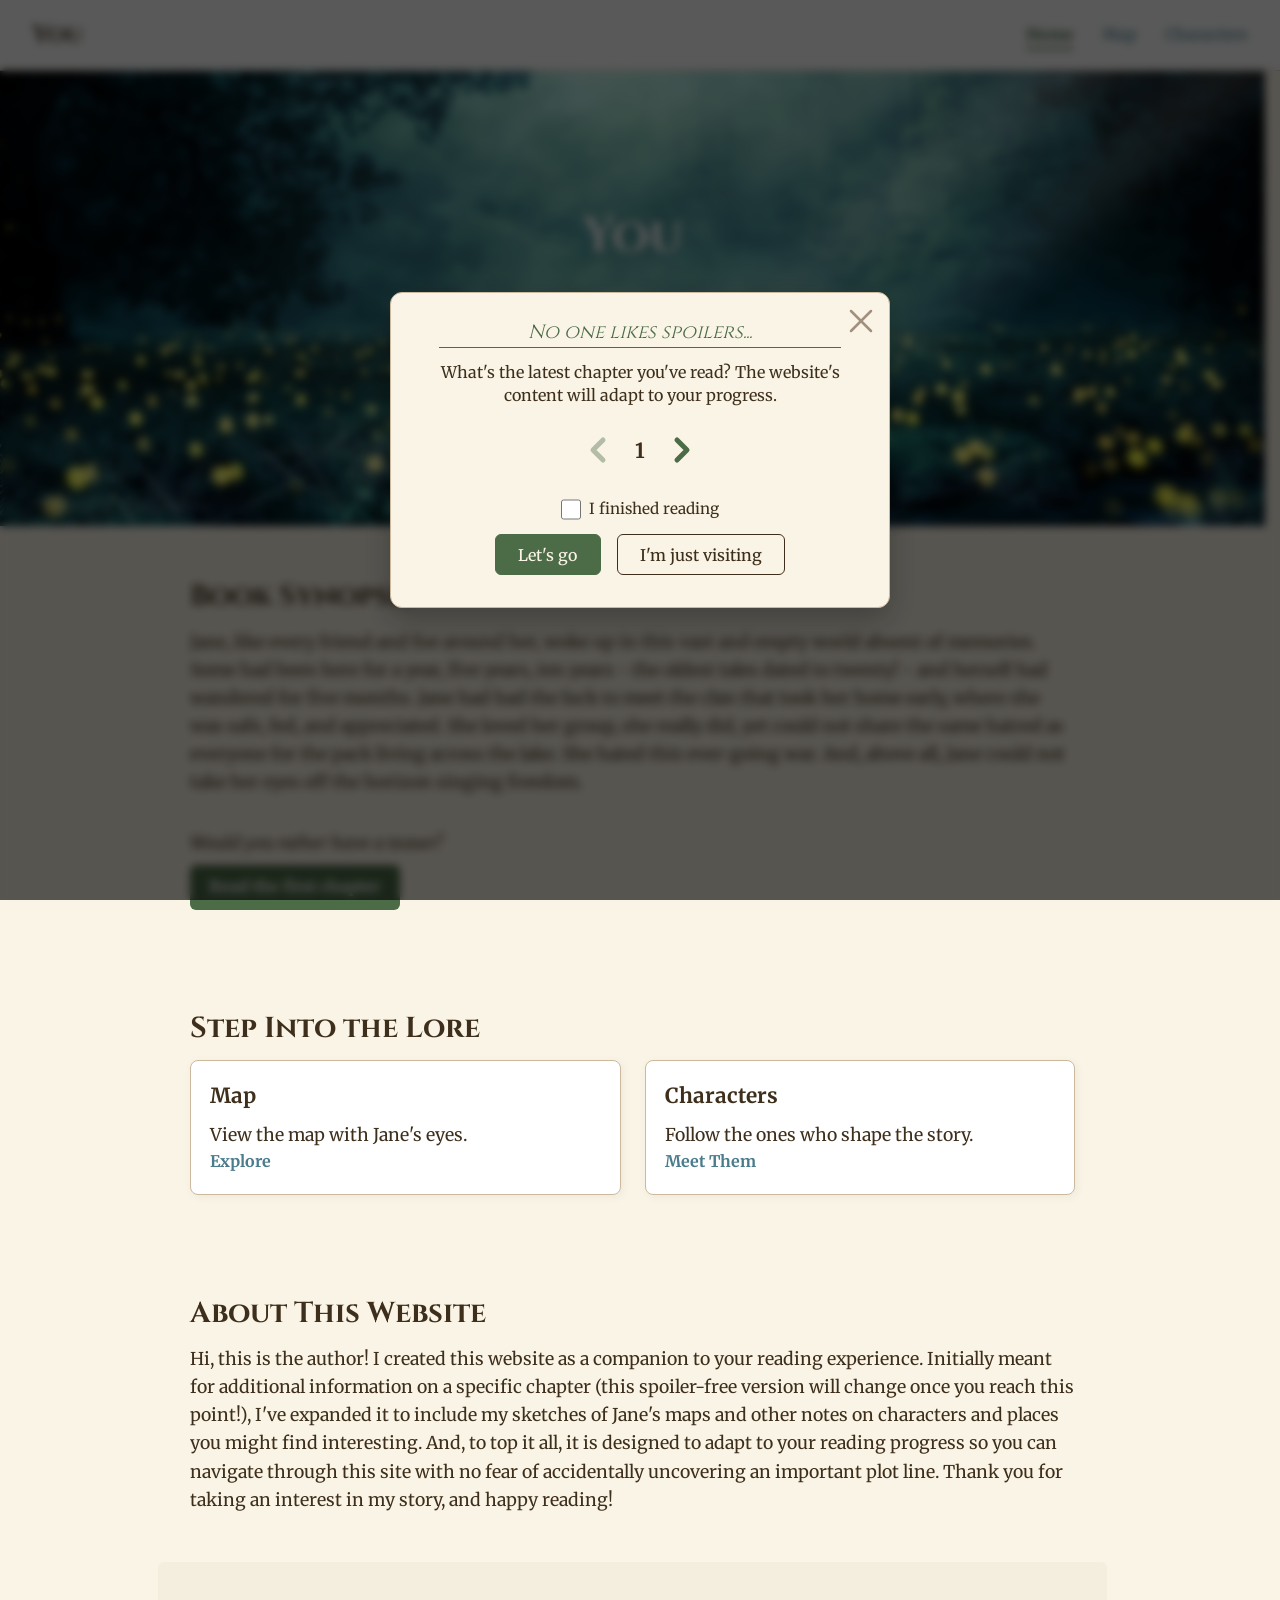
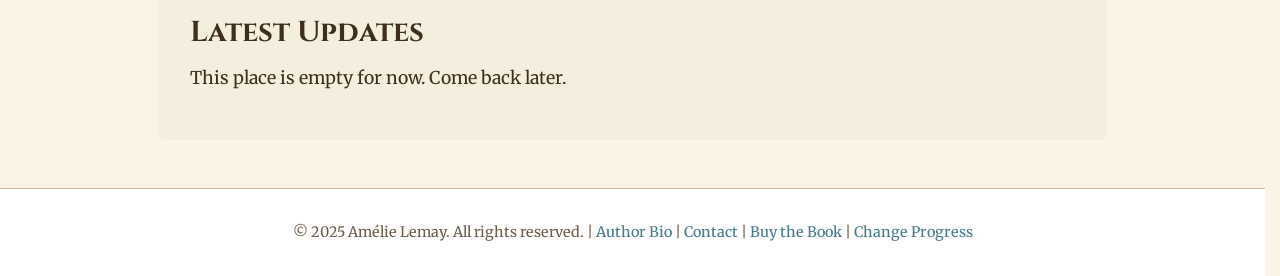
==== index.html @ 80c1730e "Refactor links in a class" ====
<!DOCTYPE html>
<html lang="en">

<head>
    <meta charset="UTF-8">
    <meta name="viewport" content="width=device-width, initial-scale=1.0">
    <title>You</title>
    <link href="https://fonts.googleapis.com/css2?family=Cinzel:wght@600&family=Merriweather&display=swap"
        rel="stylesheet">
    <link rel="stylesheet" href="/css/shared.css">
    <link rel="stylesheet" href="/css/home.css">
    <script type="module" src="/js/shared.js"></script>
    <script type="module" src="/js/home.js"></script>
</head>

<body>
    <header></header>

    <section class="chapter-update"></section>

    <main>
        <section class="hero">
            <img src="/img/home-temp.jpg" alt="First Chapter Artwork" class="hero-bg" loading="eager">
            <h1>You</h1>
            <p>Dive into the world undefiled of humans' memories</p>
            <a href="map.html" class="button">Explore the map</a>
        </section>

        <section class="section">
            <h2>Book Synopsis</h2>
            <p>Jane, like every friend and foe around her, woke up in this vast and
                empty world absent of memories. Some had been here for a year, five
                years, ten years - the oldest tales dated to twenty! - and herself had
                wandered for five months. Jane had had the luck to meet the clan that
                took her home early, where she was safe, fed, and appreciated. She loved
                her group, she really did, yet could not share the same hatred as
                everyone for the pack living across the lake. She hated this ever-going
                war. And, above all, Jane could not take her eyes off the horizon singing
                freedom.</p>
            <p class="tip">Would you rather have a teaser?</p>
            <a href="content/you_chapter1.pdf" class="button" target="_blank">Read the first chapter</a>
        </section>

        <section class="section">
            <h2>Step Into the Lore</h2>
            <div class="cards cards--row">
                <div class="card">
                    <div class="card-content">
                        <h3>Map</h3>
                        <p>View the map with Jane's eyes.</p>
                    </div>
                    <a href="map.html" class="link">Explore</a>
                </div>
                <div class="card ch-7 hidden">
                    <div class="card-content">
                        <h3>Translation</h3>
                        <p>Bonjour in the book, hello on this page.</p>
                    </div>
                    <a href="translation.html" class="link">Read Here</a>
                </div>
                <div class="card">
                    <div class="card-content">
                        <h3>Characters</h3>
                        <p>Follow the ones who shape the story.</p>
                    </div>
                    <a href="characters.html" class="link">Meet Them</a>
                </div>
            </div>
        </section>

        <section class="section">
            <h2>About This Website</h2>
            <p>Hi, this is the author! I created this website as a companion to your
                reading experience. Initially meant for <span class="remove-on-7 hidden">additional
                information on a specific chapter (this spoiler-free version will change
                once you reach this point!)</span><span class="ch-7 hidden">a translation of
                French dialogues for non-speakers of the language</span>, I've expanded
                it to include my sketches of Jane's maps and other notes on characters
                and places you might find interesting. And, to top it all, it is
                designed to adapt to your reading progress so you can navigate through
                this site with no fear of accidentally uncovering an important plot
                line. Thank you for taking an interest in my story, and happy reading!</p>
        </section>

        <section class="section section--updates">
            <h2>Latest Updates</h2>
            <p>This place is empty for now. Come back later.</p>
            <!-- Example of updates
                <ul>
                    <li>📢 Volume II coming Winter 2025!</li>
                    <li>🗺️ Map updated with new region: The Glade of Echoes</li>
                    <li>🎨 Fan art contest open until June 30</li>
                </ul> -->
        </section>
    </main>

    <footer></footer>

    <a class="back-to-top"></a>

    <template id="progress-modal-template"></template>
</body>

</html>
---- css/shared.css ----
/* ====================================
   Theme Variables
==================================== */
:root {
    --bg: #FAF4E6;
    --text: #3E2F1C;
    --accent: #4C6B47;
    --link: #4A7C8C;
    --border: #CBB89D;
}

/* ====================================
   Global Reset & Base
==================================== */
* {
    margin: 0;
    padding: 0;
    box-sizing: border-box;
}

html {
    font-size: 100%;
    scroll-behavior: smooth;
    scrollbar-gutter: stable;
}

@supports not (scrollbar-gutter: stable) {
    html {
        overflow-y: scroll;
    }
}

html, body {
    height: 100%;
    margin: 0;
}

body {
    font-family: 'Merriweather', serif;
    background-color: var(--bg);
    color: var(--text);
    line-height: 1.6;
    display: flex;
    flex-direction: column;
    min-height: 100vh;
}

main {
    flex: 1;
    padding-top: 5rem; /* approximate header height for backup */
}

header,
aside,
.card,
.translation-block,
footer {
    background: white;
}

.hidden {
    display: none !important;
}

.link:focus-visible,
button:focus-visible {
    outline: 2px solid var(--accent);
    outline-offset: 3px;
}

/* ====================================
   Header & Navigation
==================================== */
header {
    border-bottom: 1px solid var(--border);
    padding: 1rem 2rem;
    display: flex;
    justify-content: space-between;
    align-items: center;
    position: fixed;
    top: 0;
    width: 100%;
    z-index: 100;
}

header h1 {
    font-family: 'Cinzel', serif;
    font-size: 1.5rem;
}

header h1 a {
    color: inherit;
    text-decoration: none;
}

.link {
    transition: color 0.3s ease;
    text-decoration: none;
    color: var(--link);
    cursor: pointer;
}

.link {
    position: relative;
    font-weight: 500;
}

.link::after {
    content: "";
    position: absolute;
    left: 0;
    bottom: -3px;
    height: 2px;
    width: 100%;
    background-color: var(--accent);
    transform: scaleX(0);
    transform-origin: center;
    transition: transform 0.5s ease;
}

.link:hover::after {
    transform: scaleX(1);
}

nav .link {
    margin-left: 1.5rem;
}

.link:hover,
.translation strong,
.chapter-update a:hover {
    color: var(--accent);
}

nav .link[aria-current="page"] {
    color: var(--accent);
    font-weight: bold;
    border-bottom: 2px solid var(--accent);
    padding-bottom: 0.2rem;
}

nav .link[aria-current="page"]::after {
    display: none;
}

/* ====================================
   Back to Top Button
==================================== */
.back-to-top {
    position: fixed;
    bottom: 2.5rem;
    right: 2rem;
    width: 2.7rem;
    height: 2.7rem;
    background: transparent;
    color: var(--accent);
    border: 1.5px solid var(--accent);
    border-radius: 50%;
    opacity: 0;
    pointer-events: none;
    transition: opacity 0.4s ease, transform 0.3s ease;
    z-index: 1000;
    display: flex;
    align-items: center;
    justify-content: center;
    backdrop-filter: blur(6px);
}

.back-to-top svg {
    width: 1.2rem;
    height: 1.2rem;
}

.back-to-top:hover {
    transform: scale(1.1);
    background-color: rgba(76, 107, 71, 0.08);
}

body.scrolled .back-to-top {
    opacity: 1;
    pointer-events: auto;
}

/* ====================================
   Buttons
==================================== */
.button {
    font-family: 'Merriweather', serif;
    font-size: 1rem;
    font-weight: bold;
    padding: 0.6rem 1.2rem;
    border-radius: 6px;
    border: none;
    background: var(--accent);
    color: white;
    cursor: pointer;
    display: inline-block;
    text-align: center;
    text-decoration: none;
    transition: transform 0.3s ease, box-shadow 0.3s ease, background-color 0.3s ease;
}

.button:hover {
    transform: scale(1.02);
    box-shadow: 0 0 4px 1px rgba(76, 107, 71, 0.5);
    background-color: #436141;
}

/* ====================================
   Error Message
==================================== */
#error-wrapper {
    display: none;
    align-items: center;
    justify-content: center;
    height: 100%;
    text-align: center;
}

#error-message {
    background-color: #ffdddd;
    color: #a94442;
    border: 1px solid #a94442;
    padding: 1rem 2rem;
    margin: 1rem auto;
    max-width: 50%;
    border-radius: 8px;
    font-weight: bold;
}

.error-p {
    color: gray;
    font-size: 0.9rem;
    font-style: italic;
}

/* ====================================
   Sections & Text Styling
==================================== */
.section {
    padding: 3rem 2rem;
    max-width: 75%;
    margin: 0 auto;
    opacity: 0;
}

.section h2 {
    font-family: 'Cinzel', serif;
    font-size: 1.8rem;
    margin-bottom: 0.5rem;
}

.section h3 {
    font-size: 1.3rem;
}

h3.section-heading {
    font-family: 'Cinzel', serif;
    font-size: 1.5rem;
    color: var(--accent);
}

.section p:not(.card-description) {
    font-size: 1.1rem;
}

.tip {
    margin: 2rem 0 0.5rem 0;
    font-style: italic;
    font-size: 0.85rem;
}

/* ====================================
   Animation
==================================== */
.animate:not(.card) {
    animation: fadeInUpBlur 1s ease-out both;
}

@keyframes fadeInUpBlur {
    0% {
        opacity: 0;
        transform: translateY(2.5rem);
        filter: blur(4px);
    }

    40% {
        filter: blur(0);
    }

    100% {
        opacity: 1;
        transform: translateY(0);
        filter: blur(0);
    }
}

@keyframes popupIn {
    from {
        transform: scale(0.9) translateY(20px);
        opacity: 0;
    }

    to {
        transform: scale(1) translateY(0);
        opacity: 1;
    }
}

/* ====================================
   Images
==================================== */
img.loaded {
    opacity: 1;
}

/* ====================================
   Popup and banner styles
==================================== */
.popup-overlay {
    position: fixed;
    inset: 0;
    background: rgba(0, 0, 0, 0.65);
    backdrop-filter: blur(4px);
    display: flex;
    justify-content: center;
    align-items: center;
    opacity: 0;
    visibility: hidden;
    pointer-events: none;
    transition: opacity 0.4s ease, visibility 0.4s ease;
    z-index: 2000;
}

.popup-overlay.active {
    opacity: 1;
    visibility: visible;
    pointer-events: auto;
}

.popup {
    position: relative;
    background: var(--bg);
    border: 1px solid var(--border);
    border-radius: 12px;
    padding: 1.5rem 3rem 2rem;
    max-width: 500px;
    width: 90%;
    box-shadow: 0 12px 30px rgba(0, 0, 0, 0.25);
    animation: popupIn 0.4s ease;
    text-align: center;
    font-family: 'Merriweather', serif;
    color: var(--text);
}

.popup-close {
    position: absolute;
    top: 50%;
    bottom: 50%;
    right: 0.5rem;
    background: transparent;
    border: none;
    font-size: 2.5rem;
    cursor: pointer;
    display: flex;
    align-items: center;
    justify-content: center;
}

.popup-close svg {
    width: 2rem;
    height: 2rem;
    stroke-width: 1.5;
    color: #a38f7d;
    transition: color 0.25s ease, transform 0.25s ease;
}

.popup-close:hover svg {
    color: var(--text);
    transform: scale(1.1);
}

[data-id="close"] {
    top: 0.5rem;
    bottom: auto;
}

[data-id="close"] svg {
    width: 2.5rem;
    height: 2.5rem;
}

.popup-intro {
    font-family: 'Cinzel', serif;
    font-size: 1.2rem;
    font-style: italic;
    margin-bottom: 0.8rem;
    color: var(--accent);
    border-bottom: 1.5px solid var(--accent);
}

.popup-text {
    font-size: 1rem;
    margin-bottom: 1.5rem;
    line-height: 1.4;
}

.chapter-stepper {
    display: flex;
    align-items: center;
    justify-content: center;
    gap: 0.5rem;
    margin-bottom: 1.5rem;
    font-size: 1.2rem;
    font-weight: bold;
    color: var(--accent);
}

[data-id="chapter-display"] {
    min-width: 2ch;
    text-align: center;
    font-size: 1.3rem;
    color: var(--text);
}

.stepper-btn {
    background: none;
    color: var(--accent);
    border: none;
    cursor: pointer;
    transition: transform 0.3s ease;
}

.stepper-btn svg {
    width: 2.5rem;
    height: 2.5rem;
}

.stepper-btn:hover:not(:disabled) {
    transform: scale(1.1);
}

.stepper-btn:disabled {
    opacity: 0.4;
    cursor: not-allowed;
}

.popup-checkbox {
    display: flex;
    justify-content: center;
    margin: 0.8rem 0;
    font-size: 0.95rem;
    color: var(--text);
}

.popup-checkbox label {
    display: flex;
    align-items: center;
    gap: 0.5rem;
    cursor: pointer;
}

.popup-checkbox input {
    accent-color: var(--accent);
    width: 1.3rem;
    height: 1.3rem;
    cursor: pointer;
}

.popup-actions {
    display: flex;
    gap: 1rem;
    justify-content: center;
    flex-wrap: wrap;
}

.popup-actions .button {
    font-weight: 500;
    padding: 0.6rem 1.4rem;
    transition: color 0.3s ease;
}

.button--primary {
    background-color: var(--accent);
    color: var(--bg);
    border: 1.5px solid var(--accent);
}

.button--primary:hover {
    background-color: #5c7b58;
    box-shadow: none;
}

.button--secondary {
    background-color: transparent;
    color: var(--text);
    border: 1.5px solid var(--text);
}

.button--secondary:hover {
    background-color: rgba(0, 0, 0, 0.05);
    box-shadow: none;
}

.chapter-update {
    padding: 0.5rem;
    border-top: 1px solid var(--border);
    border-bottom: 1px solid var(--border);
    text-align: center;
    font-style: italic;
    background: var(--bg);
    position: fixed;
    top: 0;
    width: 100%;
    transform: translateY(-100%);
    opacity: 0;
    transition: transform 0.6s ease, opacity 0.6s ease;
    z-index: 50;
}

.chapter-update.show {
    transform: translateY(0);
    opacity: 1;
}

/* ====================================
   Card Layouts (Cards)
==================================== */
.cards,
.major-characters {
    display: flex;
    flex-direction: column;
    gap: 1.5rem;
}

.card {
    border: 1px solid var(--border);
    text-align: left;
    padding: 1.2rem;
    border-radius: 8px;
    box-shadow: 2px 2px 10px rgba(0, 0, 0, 0.05);
    opacity: 0;
    transform: translateY(1.5rem);
    transition: opacity 1s ease, transform 0.3s ease, box-shadow 0.3s ease;
}

.card h3 {
    margin-bottom: 0.5rem;
}

.card strong {
    display: inline-block;
    min-width: 12ch;
}

.card.animate {
    opacity: 1;
    transform: translateY(0);
}

.card:hover {
    transform: translateY(-6px);
    box-shadow: 4px 6px 18px rgba(0, 0, 0, 0.1);
}

.card-underline {
    margin-bottom: 0.7rem;
    border-bottom: 1px solid var(--border);
    padding-bottom: 0.5rem;
}

.card-description {
    font-size: 1rem;
    line-height: 1.5;
    text-align: justify;
}

/* ====================================
   Footer
==================================== */

footer {
    padding: 2rem;
    text-align: center;
    font-size: 0.9rem;
    color: #6b5c47;
    border-top: 1px solid var(--border);
    margin-top: 3rem;
}
---- css/home.css ----
/* ====================================
   Hero Section
==================================== */

.hero {
    color: white;
    text-align: center;
    padding: 8em 2em;
    position: relative;
    overflow: hidden;
}

.hero-bg {
    position: absolute;
    top: 0;
    left: 0;
    width: 100%;
    height: 100%;
    object-fit: cover;
    z-index: -1;
    opacity: 0.2;
    will-change: transform, opacity;
    transition: opacity 2s ease-out;
    transform: scale(1.1);
}

.hero h1,
.hero p,
.hero a {
    opacity: 0;
    transform: translateY(1.25rem);
    animation: fadeSlideIn 1s forwards;
}

.hero h1 {
    font-family: 'Cinzel', serif;
    font-size: 3em;
    margin-bottom: 0.3em;
    animation-delay: 0.3s;
}

.hero p {
    font-size: 1.2em;
    margin-bottom: 2rem;
    animation-delay: 0.6s;
}

.hero a {
    animation-delay: 0.9s;
}

@keyframes fadeSlideIn {
    to {
        opacity: 1;
        transform: translateY(0);
    }
}

/* ====================================
    Updates Section
==================================== */

.section--updates {
    background: #f3eedd;
    border-radius: 6px;
}

/* ====================================
   Card customization
==================================== */

.cards--row {
    flex-direction: row;
    justify-content: space-between;
    flex-wrap: wrap;
}

.card {
    display: flex;
    flex-direction: column;
    flex: 1 1 calc(33% - 1em);
    opacity: 1;
    transform: none;
}

.card a {
    align-self: flex-start;
    margin-top: auto;
    font-weight: bold;
    position: relative;
}
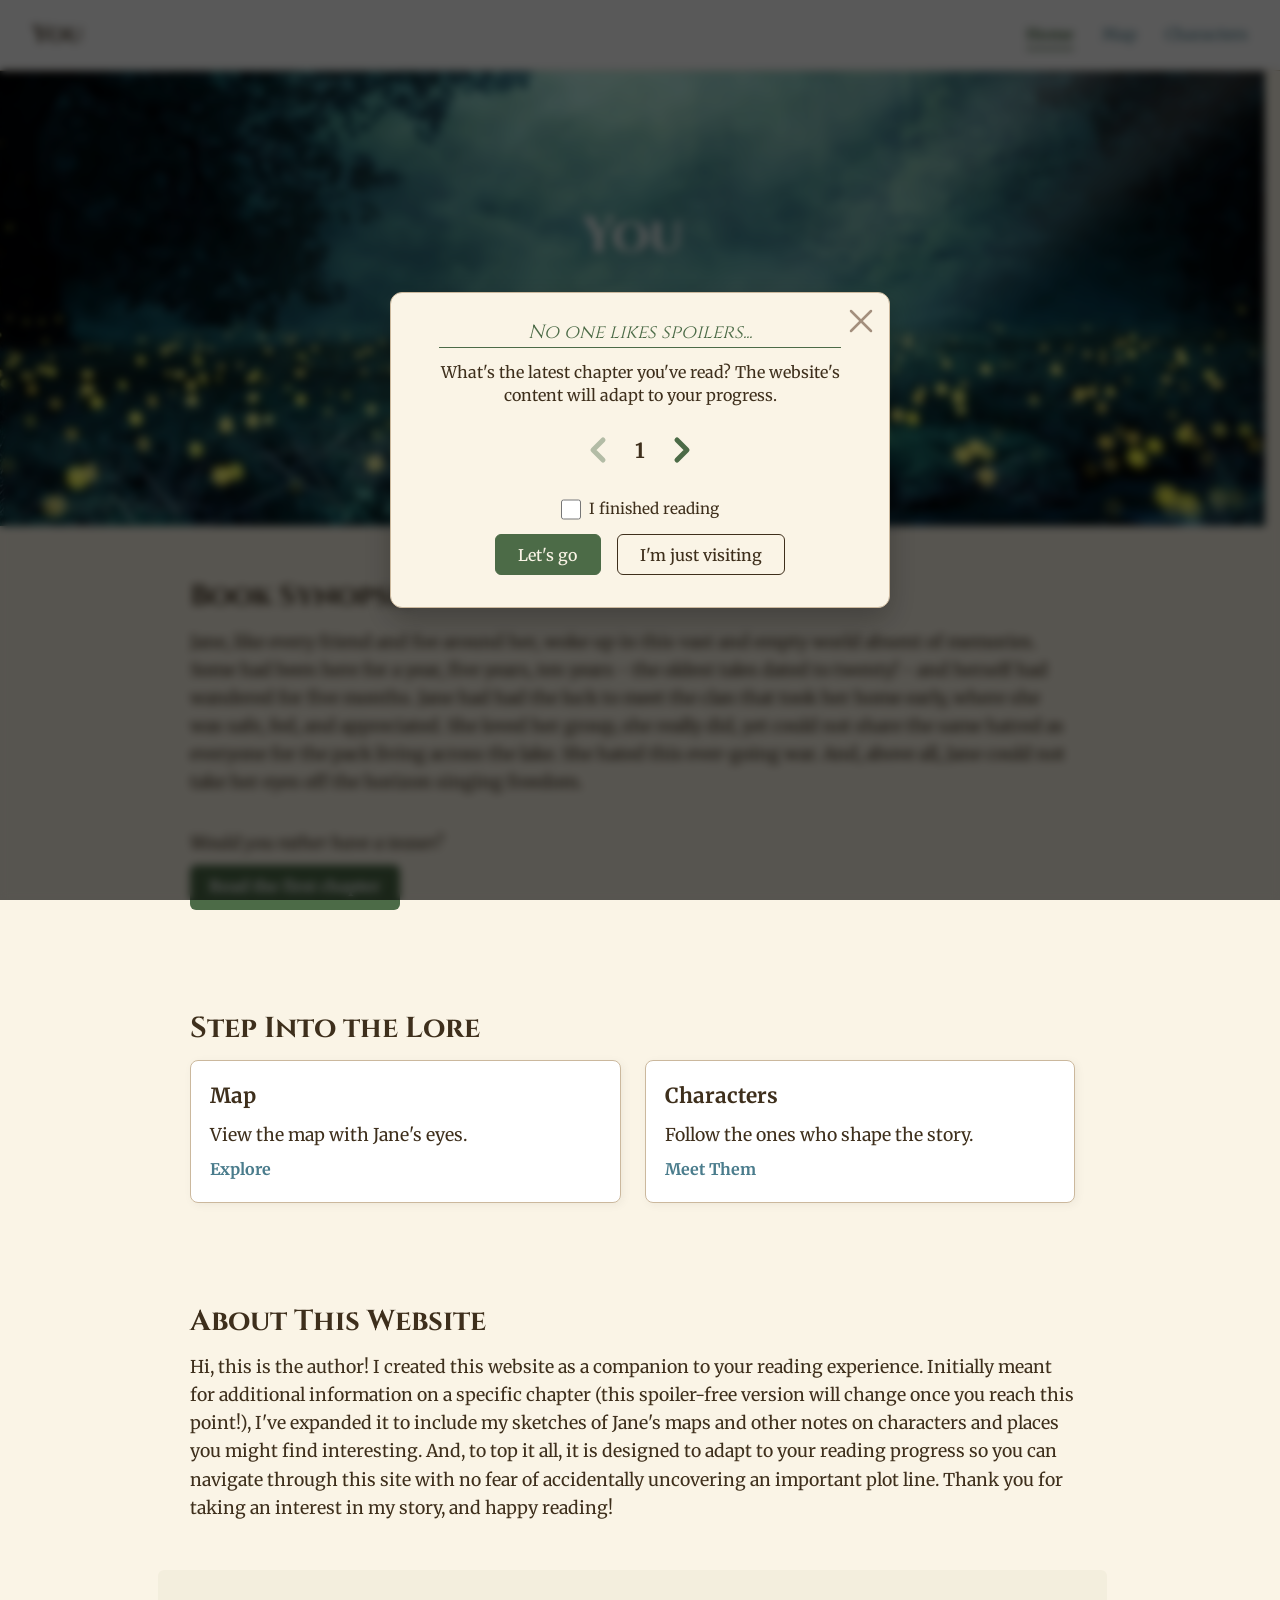
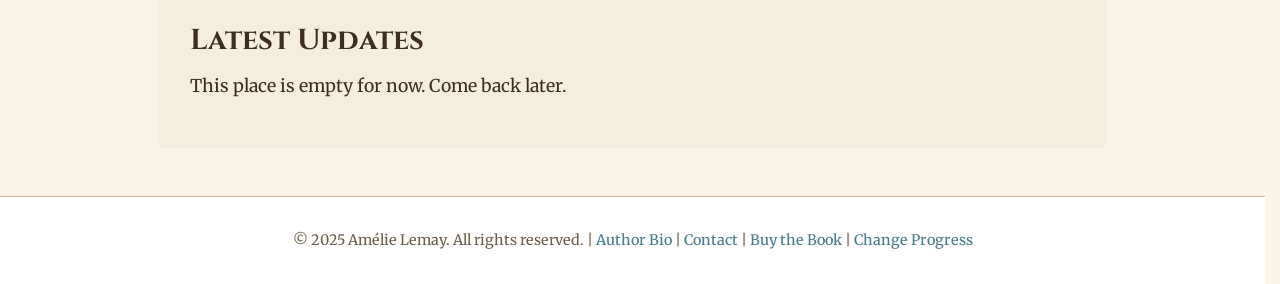
==== commit cc08bb94: "Intuitive links on home page" ====
--- a/index.html
+++ b/index.html
@@ -44,27 +44,27 @@
         <section class="section">
             <h2>Step Into the Lore</h2>
             <div class="cards cards--row">
-                <div class="card">
+                <a href="map.html" class="card">
                     <div class="card-content">
                         <h3>Map</h3>
                         <p>View the map with Jane's eyes.</p>
                     </div>
-                    <a href="map.html" class="link">Explore</a>
-                </div>
-                <div class="card ch-7 hidden">
+                    <span class="link">Explore</span>
+                </a>
+                <a href="translation.html" class="card ch-7 hidden">
                     <div class="card-content">
                         <h3>Translation</h3>
                         <p>Bonjour in the book, hello on this page.</p>
                     </div>
-                    <a href="translation.html" class="link">Read Here</a>
-                </div>
-                <div class="card">
+                    <span class="link">Read Here</span>
+                </a>
+                <a href="characters.html" class="card">
                     <div class="card-content">
                         <h3>Characters</h3>
                         <p>Follow the ones who shape the story.</p>
                     </div>
-                    <a href="characters.html" class="link">Meet Them</a>
-                </div>
+                    <span class="link">Meet Them</span>
+                </a>
             </div>
         </section>
 
--- a/css/home.css
+++ b/css/home.css
@@ -76,6 +76,8 @@
 }
 
 .card {
+    color: inherit;
+    text-decoration: inherit;
     display: flex;
     flex-direction: column;
     flex: 1 1 calc(33% - 1em);
@@ -83,9 +85,10 @@
     transform: none;
 }
 
-.card a {
+.card .link {
     align-self: flex-start;
     margin-top: auto;
+    padding-top: 0.5rem;
     font-weight: bold;
     position: relative;
 }
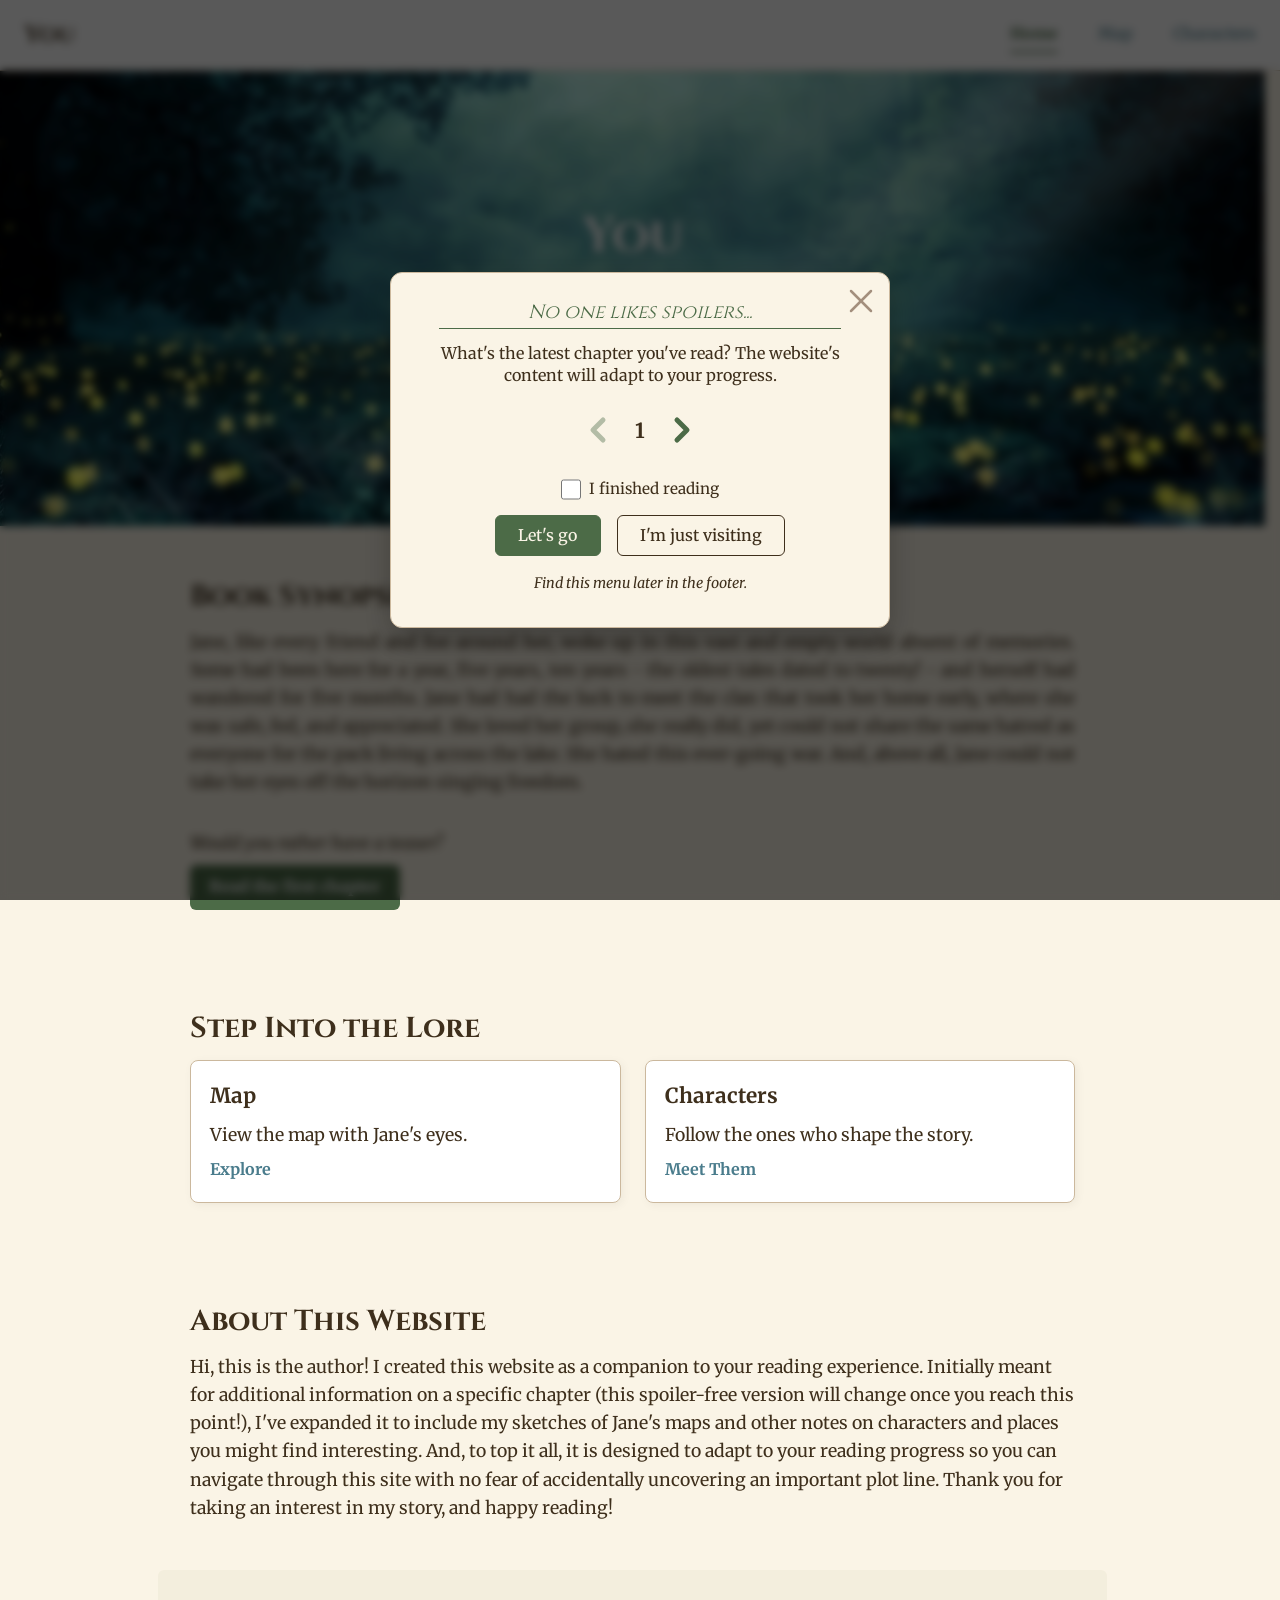
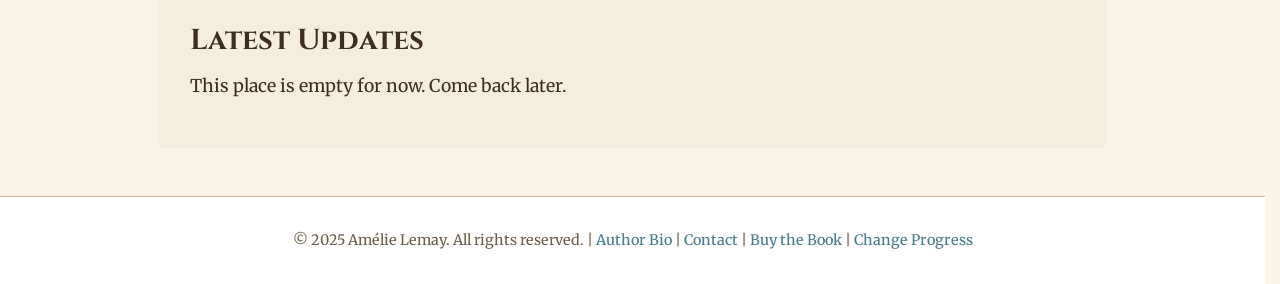
==== commit 3e49239d: "Responsive design for mobile" ====
--- a/index.html
+++ b/index.html
@@ -28,7 +28,7 @@
 
         <section class="section">
             <h2>Book Synopsis</h2>
-            <p>Jane, like every friend and foe around her, woke up in this vast and
+            <p class="synopsis">Jane, like every friend and foe around her, woke up in this vast and
                 empty world absent of memories. Some had been here for a year, five
                 years, ten years - the oldest tales dated to twenty! - and herself had
                 wandered for five months. Jane had had the luck to meet the clan that
--- a/css/shared.css
+++ b/css/shared.css
@@ -51,6 +51,7 @@
 }
 
 header,
+nav,
 aside,
 .card,
 .translation-block,
@@ -73,7 +74,7 @@
 ==================================== */
 header {
     border-bottom: 1px solid var(--border);
-    padding: 1rem 2rem;
+    padding: 0.75rem;
     display: flex;
     justify-content: space-between;
     align-items: center;
@@ -91,6 +92,20 @@
 header h1 a {
     color: inherit;
     text-decoration: none;
+}
+
+.menu-toggle {
+    display: flex;
+    align-items: center;
+    justify-content: center;
+    background: transparent;
+    border: 0;
+    color: var(--link);
+}
+
+.menu-toggle svg {
+    width: 2.5rem;
+    height: 2.5rem;
 }
 
 .link {
@@ -122,14 +137,33 @@
     transform: scaleX(1);
 }
 
-nav .link {
-    margin-left: 1.5rem;
-}
-
 .link:hover,
 .translation strong,
 .chapter-update a:hover {
     color: var(--accent);
+}
+
+nav {
+    position: absolute;
+    top: 100%;
+    right: 0;
+    width: 220px;
+    display: flex;
+    flex-direction: column;
+    padding: 1rem 1.5rem;
+    gap: 1rem;
+    box-shadow: 0 6px 12px rgba(0, 0, 0, 0.1);
+    border-radius: 0 0 8px 8px;
+    opacity: 0;
+    pointer-events: none;
+    transform: translateY(-10px);
+    transition: all 0.25s ease;
+}
+
+nav.open {
+    opacity: 1;
+    pointer-events: auto;
+    transform: translateY(0);
 }
 
 nav .link[aria-current="page"] {
@@ -139,17 +173,13 @@
     padding-bottom: 0.2rem;
 }
 
-nav .link[aria-current="page"]::after {
-    display: none;
-}
-
 /* ====================================
    Back to Top Button
 ==================================== */
 .back-to-top {
     position: fixed;
-    bottom: 2.5rem;
-    right: 2rem;
+    bottom: 1rem;
+    right: 0.5rem;
     width: 2.7rem;
     height: 2.7rem;
     background: transparent;
@@ -223,7 +253,7 @@
     border: 1px solid #a94442;
     padding: 1rem 2rem;
     margin: 1rem auto;
-    max-width: 50%;
+    max-width: 80%;
     border-radius: 8px;
     font-weight: bold;
 }
@@ -238,8 +268,8 @@
    Sections & Text Styling
 ==================================== */
 .section {
-    padding: 3rem 2rem;
-    max-width: 75%;
+    padding: 1rem;
+    max-width: 90%;
     margin: 0 auto;
     opacity: 0;
 }
@@ -343,7 +373,7 @@
     background: var(--bg);
     border: 1px solid var(--border);
     border-radius: 12px;
-    padding: 1.5rem 3rem 2rem;
+    padding: 1.5rem;
     max-width: 500px;
     width: 90%;
     box-shadow: 0 12px 30px rgba(0, 0, 0, 0.25);
@@ -357,7 +387,7 @@
     position: absolute;
     top: 50%;
     bottom: 50%;
-    right: 0.5rem;
+    right: 0.3rem;
     background: transparent;
     border: none;
     font-size: 2.5rem;
@@ -381,13 +411,17 @@
 }
 
 [data-id="close"] {
-    top: 0.5rem;
+    top: 0.3rem;
     bottom: auto;
 }
 
 [data-id="close"] svg {
-    width: 2.5rem;
-    height: 2.5rem;
+    width: 1.7rem;
+    height: 1.7rem;
+}
+
+.mobile-break {
+    display: inline;
 }
 
 .popup-intro {
@@ -478,6 +512,12 @@
     font-weight: 500;
     padding: 0.6rem 1.4rem;
     transition: color 0.3s ease;
+}
+
+.popup-note {
+    margin-top: 1rem;
+    font-size: 0.9rem;
+    font-style: italic;
 }
 
 .button--primary {
@@ -535,8 +575,7 @@
 
 .card {
     border: 1px solid var(--border);
-    text-align: left;
-    padding: 1.2rem;
+    padding: 1rem;
     border-radius: 8px;
     box-shadow: 2px 2px 10px rgba(0, 0, 0, 0.05);
     opacity: 0;
@@ -545,12 +584,13 @@
 }
 
 .card h3 {
-    margin-bottom: 0.5rem;
+    margin-bottom: 0.3rem;
+    text-align: left;
 }
 
 .card strong {
-    display: inline-block;
-    min-width: 12ch;
+    margin-top: 0.2rem;
+    display: block;
 }
 
 .card.animate {
@@ -570,6 +610,7 @@
 }
 
 .card-description {
+    margin-top: 0.5rem;
     font-size: 1rem;
     line-height: 1.5;
     text-align: justify;
@@ -586,4 +627,102 @@
     color: #6b5c47;
     border-top: 1px solid var(--border);
     margin-top: 3rem;
+}
+
+/* ====================================
+   Media Queries
+==================================== */
+/* Tablets */
+@media (min-width: 600px) {
+    .menu-toggle {
+        display: none;
+    }
+
+    nav {
+        position: static;
+        opacity: 1;
+        pointer-events: auto;
+        transform: none;
+        box-shadow: none;
+        height: auto;
+        width: auto;
+        flex-direction: row;
+        padding: 0;
+    }
+
+    nav .link {
+        margin-left: 1.5rem;
+    }
+
+    nav .link[aria-current="page"] {
+        border-bottom: none;
+    }
+
+    nav .link[aria-current="page"]::after {
+        transform: scaleX(1);
+    }
+
+    header {
+        padding: 1rem 1.5rem;
+    }
+
+    .mobile-break {
+        display: none;
+    }
+
+    .popup {
+        padding: 1.5rem 3rem 2rem;
+    }
+
+    .popup-close {
+        right: 0.5rem;
+    }
+
+    [data-id="close"] {
+        top: 0.5rem;
+    }
+
+    [data-id="close"] svg {
+        width: 2.5rem;
+        height: 2.5rem;
+    }
+
+    #error-message {
+        max-width: 75%;
+    }
+
+    .section {
+        padding: 3rem 2rem;
+        max-width: 85%;
+    }
+
+    .card {
+        padding: 1.2rem;
+    }
+
+    .card h3 {
+        margin-bottom: 0.5rem;
+    }
+
+    .card strong {
+        margin-top: none;
+        display: inline-block;
+        min-width: 12ch;
+    }
+
+    .back-to-top {
+        bottom: 2.5rem;
+        right: 2rem;
+    }
+}
+
+/* Desktops */
+@media (min-width: 900px) {
+    .section {
+        max-width: 75%;
+    }
+
+    #error-message {
+        max-width: 50%;
+    }
 }
--- a/css/home.css
+++ b/css/home.css
@@ -57,6 +57,13 @@
 }
 
 /* ====================================
+   Synopsis Section
+==================================== */
+.synopsis {
+    text-align: justify;
+}
+
+/* ====================================
     Updates Section
 ==================================== */
 
@@ -70,9 +77,9 @@
 ==================================== */
 
 .cards--row {
-    flex-direction: row;
-    justify-content: space-between;
-    flex-wrap: wrap;
+    display: flex;
+    flex-direction: column;
+    gap: 0.8rem;
 }
 
 .card {
@@ -80,7 +87,6 @@
     text-decoration: inherit;
     display: flex;
     flex-direction: column;
-    flex: 1 1 calc(33% - 1em);
     opacity: 1;
     transform: none;
 }
@@ -91,4 +97,26 @@
     padding-top: 0.5rem;
     font-weight: bold;
     position: relative;
+}
+
+/* ====================================
+   Media Queries
+==================================== */
+/* Tablets */
+@media (min-width: 720px) {
+    .cards.cards--row {
+        flex-direction: row;
+        gap: 1.1rem;
+    }
+
+    .card {
+        flex: 1 1 calc(33.333% - 1rem);
+    }
+}
+
+/* Desktops */
+@media (min-width: 900px) {
+    .cards.cards--row {
+        gap: 1.5rem;
+    }
 }
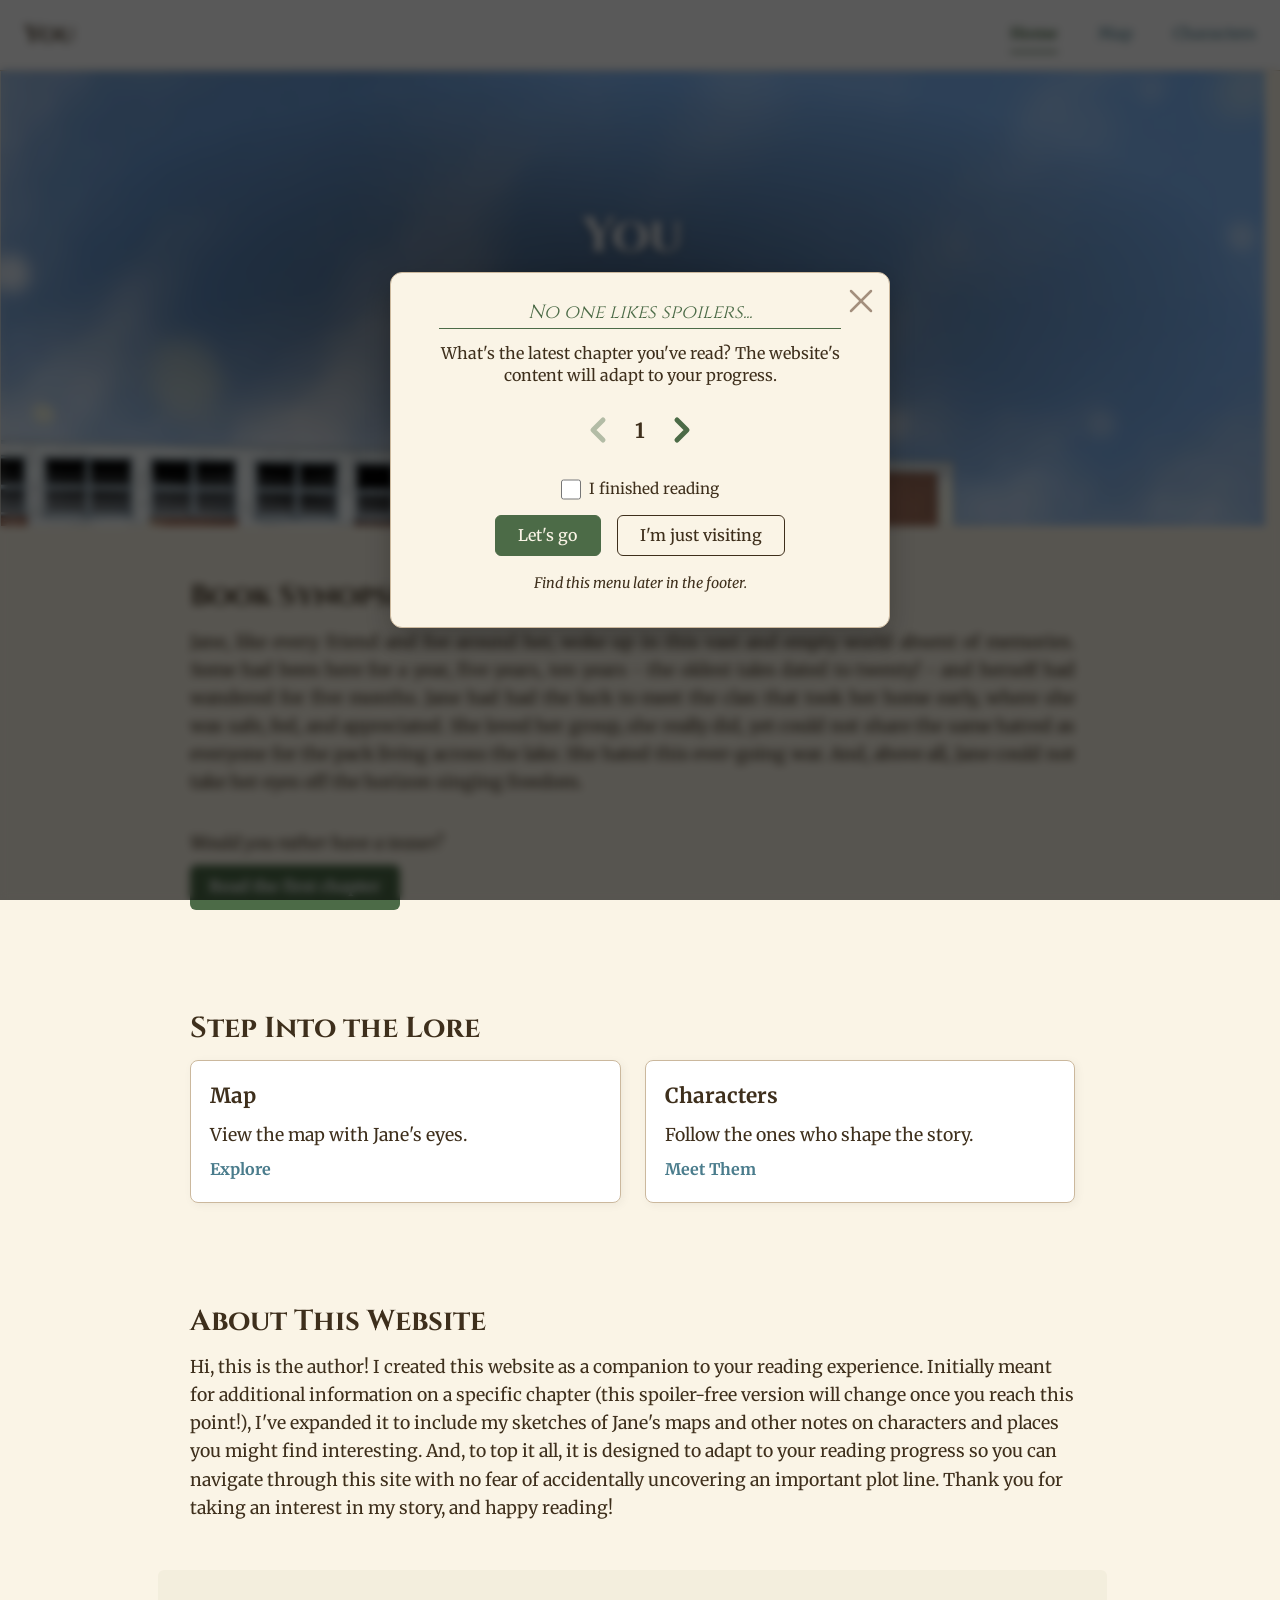
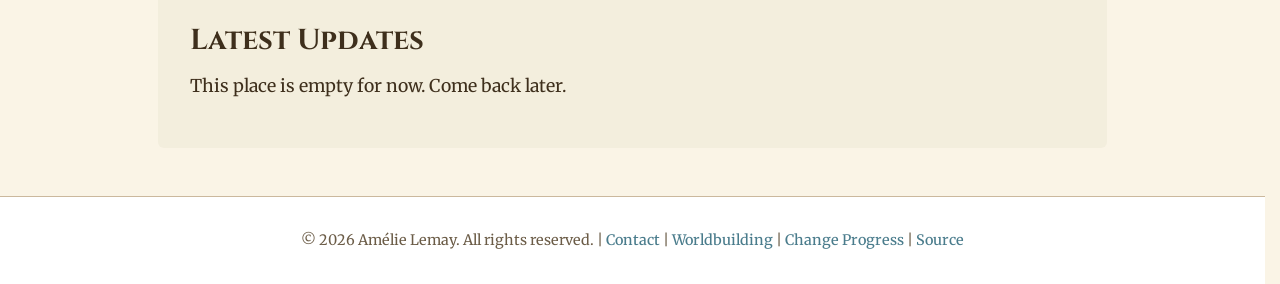
==== commit 4258a7bc: "Book hero image" ====
--- a/index.html
+++ b/index.html
@@ -20,7 +20,7 @@
 
     <main>
         <section class="hero">
-            <img src="/img/home-temp.jpg" alt="First Chapter Artwork" class="hero-bg" loading="eager">
+            <img alt="Book Artwork" class="hero-bg" id="hero-bg" loading="eager">
             <h1>You</h1>
             <p>Dive into the world undefiled of humans' memories</p>
             <a href="map.html" class="button">Explore the map</a>
--- a/css/shared.css
+++ b/css/shared.css
@@ -588,9 +588,15 @@
     text-align: left;
 }
 
-.card strong {
-    margin-top: 0.2rem;
-    display: block;
+.card-meta {
+    display: grid;
+    grid-template-columns: max-content 1fr;
+    row-gap: 0.4rem;
+    column-gap: 0.6rem;
+}
+
+.card-meta .label {
+    font-weight: bold;
 }
 
 .card.animate {
@@ -704,12 +710,6 @@
         margin-bottom: 0.5rem;
     }
 
-    .card strong {
-        margin-top: none;
-        display: inline-block;
-        min-width: 12ch;
-    }
-
     .back-to-top {
         bottom: 2.5rem;
         right: 2rem;
--- a/css/home.css
+++ b/css/home.css
@@ -10,26 +10,36 @@
     overflow: hidden;
 }
 
+.hero::before {
+    content: "";
+    position: absolute;
+    inset: 0;
+    background: radial-gradient(ellipse at center, rgba(0,0,0,0.45) 0%, transparent 70%);
+    z-index: 0;
+}
+
 .hero-bg {
     position: absolute;
-    top: 0;
-    left: 0;
+    top: 50%;
+    left: 50%;
+    transform: translate(-50%, -50%);
     width: 100%;
-    height: 100%;
-    object-fit: cover;
+    height: auto;
     z-index: -1;
-    opacity: 0.2;
+    opacity: 0;
     will-change: transform, opacity;
     transition: opacity 2s ease-out;
-    transform: scale(1.1);
 }
 
 .hero h1,
 .hero p,
 .hero a {
+    position: relative;
+    z-index: 1;
     opacity: 0;
     transform: translateY(1.25rem);
     animation: fadeSlideIn 1s forwards;
+    text-shadow: 0 1px 6px rgba(0,0,0,0.6);
 }
 
 .hero h1 {
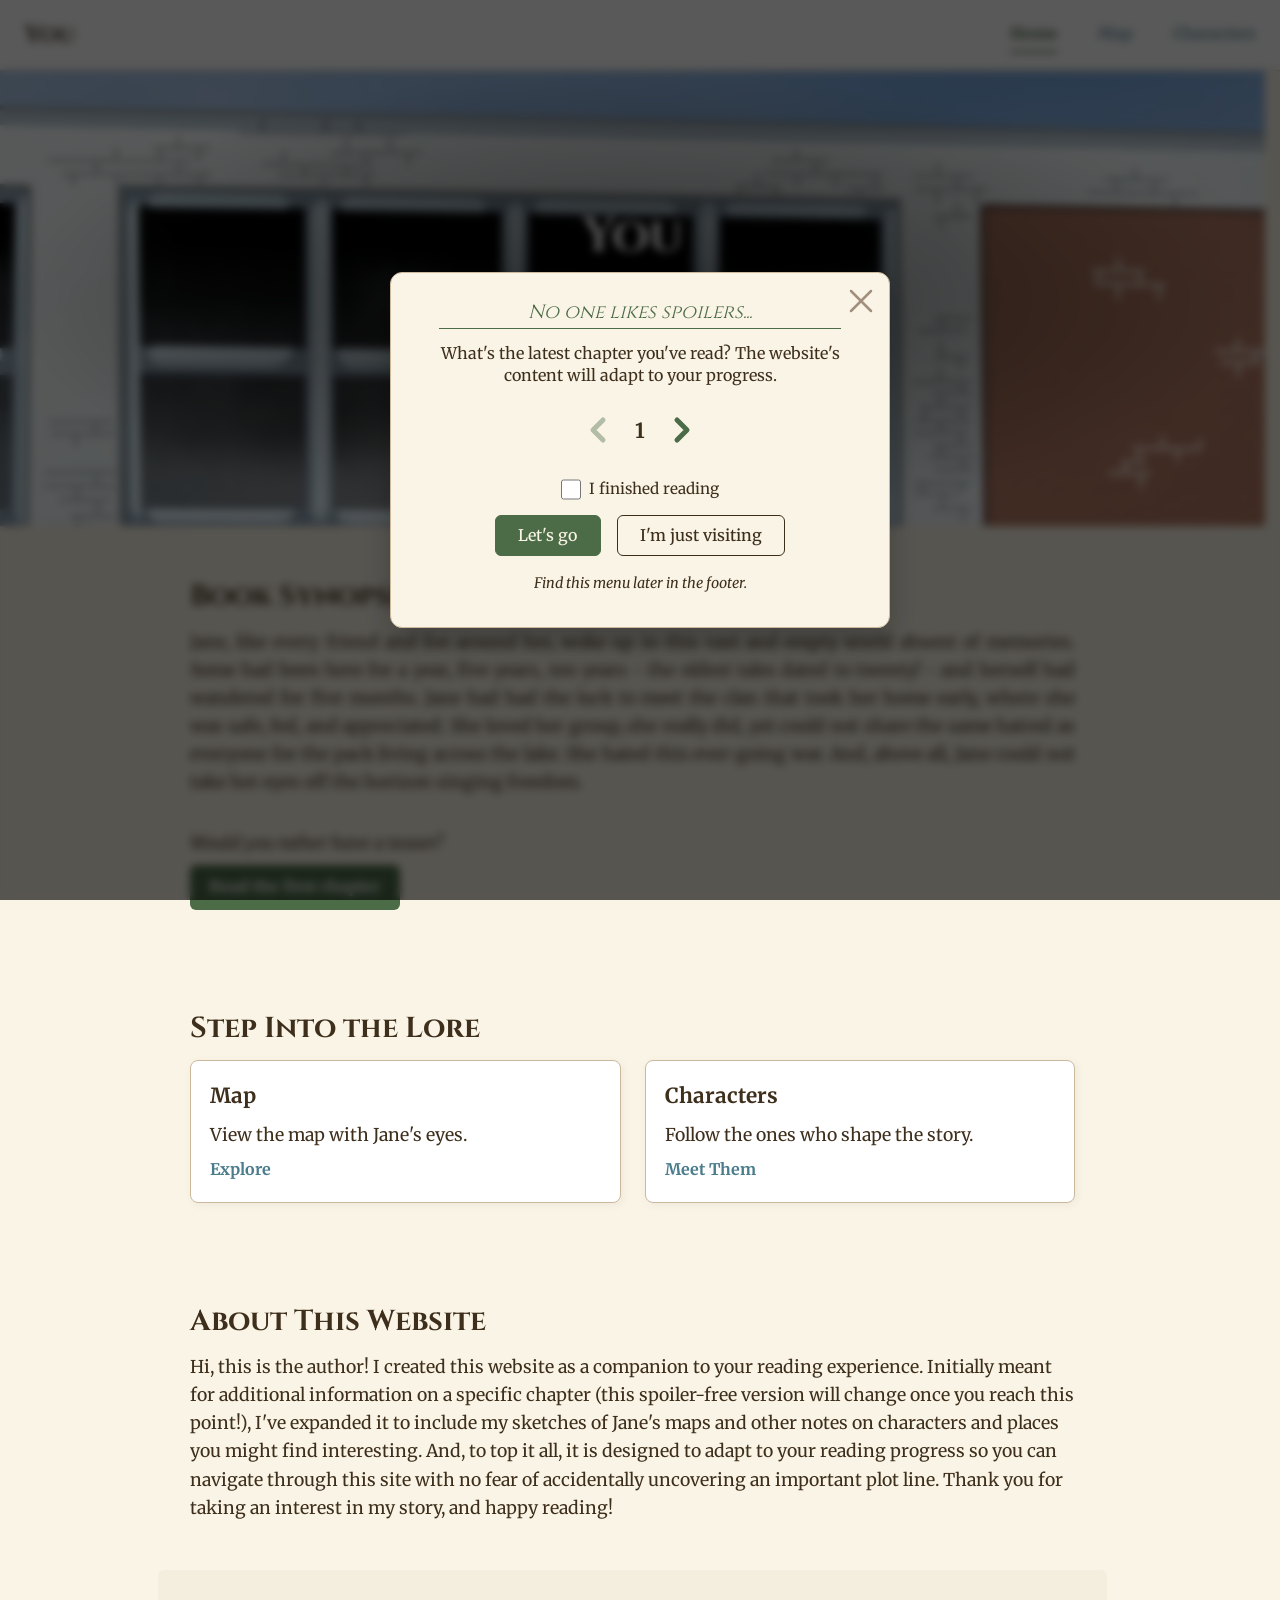
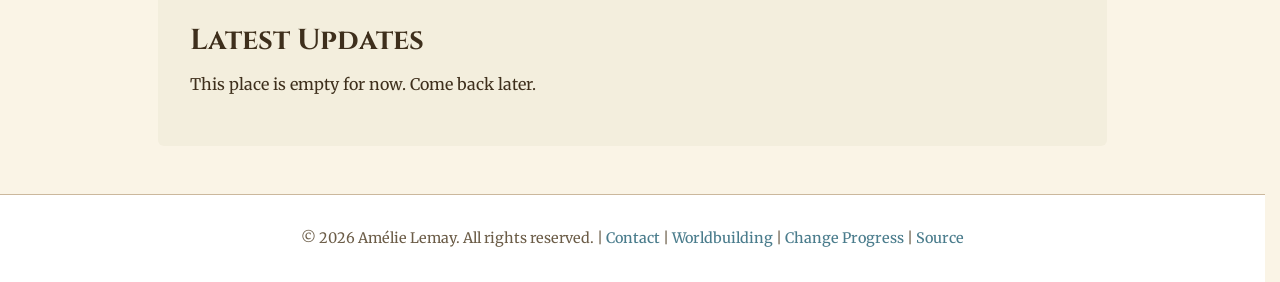
==== commit de8892b2: "Home page attributes for JS injection" ====
--- a/index.html
+++ b/index.html
@@ -19,79 +19,88 @@
     <section class="chapter-update"></section>
 
     <main>
-        <section class="hero">
-            <img alt="Book Artwork" class="hero-bg" id="hero-bg" loading="eager">
-            <h1>You</h1>
-            <p>Dive into the world undefiled of humans' memories</p>
-            <a href="map.html" class="button">Explore the map</a>
-        </section>
+        <div id="content-wrapper">
+            <section class="hero">
+                <img alt="Book Artwork" class="hero-bg" id="hero-bg" loading="eager">
+                <h1 id="book-title">You</h1>
+                <p id="book-tagline">Dive into the world undefiled of humans' memories</p>
+                <a href="map.html" class="button">Explore the map</a>
+            </section>
 
-        <section class="section">
-            <h2>Book Synopsis</h2>
-            <p class="synopsis">Jane, like every friend and foe around her, woke up in this vast and
-                empty world absent of memories. Some had been here for a year, five
-                years, ten years - the oldest tales dated to twenty! - and herself had
-                wandered for five months. Jane had had the luck to meet the clan that
-                took her home early, where she was safe, fed, and appreciated. She loved
-                her group, she really did, yet could not share the same hatred as
-                everyone for the pack living across the lake. She hated this ever-going
-                war. And, above all, Jane could not take her eyes off the horizon singing
-                freedom.</p>
-            <p class="tip">Would you rather have a teaser?</p>
-            <a href="content/you_chapter1.pdf" class="button" target="_blank">Read the first chapter</a>
-        </section>
+            <section class="section">
+                <h2>Book Synopsis</h2>
+                <p class="synopsis" id="book-synopsis">Jane, like every friend and foe around her, woke up in this vast and
+                    empty world absent of memories. Some had been here for a year, five
+                    years, ten years - the oldest tales dated to twenty! - and herself had
+                    wandered for five months. Jane had had the luck to meet the clan that
+                    took her home early, where she was safe, fed, and appreciated. She loved
+                    her group, she really did, yet could not share the same hatred as
+                    everyone for the pack living across the lake. She hated this ever-going
+                    war. And, above all, Jane could not take her eyes off the horizon singing
+                    freedom.</p>
+                <p class="tip">Would you rather have a teaser?</p>
+                <a href="content/you_chapter1.pdf" class="button" target="_blank">Read the first chapter</a>
+            </section>
 
-        <section class="section">
-            <h2>Step Into the Lore</h2>
-            <div class="cards cards--row">
-                <a href="map.html" class="card">
-                    <div class="card-content">
-                        <h3>Map</h3>
-                        <p>View the map with Jane's eyes.</p>
-                    </div>
-                    <span class="link">Explore</span>
-                </a>
-                <a href="translation.html" class="card ch-7 hidden">
-                    <div class="card-content">
-                        <h3>Translation</h3>
-                        <p>Bonjour in the book, hello on this page.</p>
-                    </div>
-                    <span class="link">Read Here</span>
-                </a>
-                <a href="characters.html" class="card">
-                    <div class="card-content">
-                        <h3>Characters</h3>
-                        <p>Follow the ones who shape the story.</p>
-                    </div>
-                    <span class="link">Meet Them</span>
-                </a>
-            </div>
-        </section>
+            <section class="section">
+                <h2>Step Into the Lore</h2>
+                <div class="cards cards--row">
+                    <a href="map.html" class="card">
+                        <div class="card-content">
+                            <h3>Map</h3>
+                            <p id="card-map-desc">View the map with Jane's eyes.</p>
+                        </div>
+                        <span class="link">Explore</span>
+                    </a>
+                    <a href="translation.html" class="card ch-7 hidden">
+                        <div class="card-content">
+                            <h3>Translation</h3>
+                            <p id="card-translation-desc">Bonjour in the book, hello on this page.</p>
+                        </div>
+                        <span class="link">Read Here</span>
+                    </a>
+                    <a href="characters.html" class="card">
+                        <div class="card-content">
+                            <h3>Characters</h3>
+                            <p id="card-characters-desc">Follow the ones who shape the story.</p>
+                        </div>
+                        <span class="link">Meet Them</span>
+                    </a>
+                </div>
+            </section>
 
-        <section class="section">
-            <h2>About This Website</h2>
-            <p>Hi, this is the author! I created this website as a companion to your
-                reading experience. Initially meant for <span class="remove-on-7 hidden">additional
-                information on a specific chapter (this spoiler-free version will change
-                once you reach this point!)</span><span class="ch-7 hidden">a translation of
-                French dialogues for non-speakers of the language</span>, I've expanded
-                it to include my sketches of Jane's maps and other notes on characters
-                and places you might find interesting. And, to top it all, it is
-                designed to adapt to your reading progress so you can navigate through
-                this site with no fear of accidentally uncovering an important plot
-                line. Thank you for taking an interest in my story, and happy reading!</p>
-        </section>
+            <section class="section">
+                <h2>About This Website</h2>
+                <p id="about-website">Hi, this is the author! I created this website as a companion to your
+                    reading experience. Initially meant for <span class="remove-on-7 hidden">additional
+                    information on a specific chapter (this spoiler-free version will change
+                    once you reach this point!)</span><span class="ch-7 hidden">a translation of
+                    French dialogues for non-speakers of the language</span>, I've expanded
+                    it to include my sketches of Jane's maps and other notes on characters
+                    and places you might find interesting. And, to top it all, it is
+                    designed to adapt to your reading progress so you can navigate through
+                    this site with no fear of accidentally uncovering an important plot
+                    line. Thank you for taking an interest in my story, and happy reading!</p>
+            </section>
 
-        <section class="section section--updates">
-            <h2>Latest Updates</h2>
-            <p>This place is empty for now. Come back later.</p>
-            <!-- Example of updates
-                <ul>
+            <section class="section section--updates">
+                <h2>Latest Updates</h2>
+                <ul class="updates-list" id="latest-updates">
+                    This place is empty for now. Come back later.
+                <!-- Example of updates
                     <li>📢 Volume II coming Winter 2025!</li>
                     <li>🗺️ Map updated with new region: The Glade of Echoes</li>
                     <li>🎨 Fan art contest open until June 30</li>
-                </ul> -->
-        </section>
+                -->
+                </ul>
+            </section>
+        </div>
+
+        <div id="error-wrapper" hidden>
+            <p id="error-message" role="alert" aria-live="assertive">
+                Sorry, something went wrong while loading the content. Please refresh or try again later.
+            </p>
+        </div>
     </main>
 
     <footer></footer>
--- a/css/home.css
+++ b/css/home.css
@@ -8,6 +8,10 @@
     padding: 8em 2em;
     position: relative;
     overflow: hidden;
+    display: flex;
+    flex-direction: column;
+    justify-content: center;
+    align-items: center;
 }
 
 .hero::before {
@@ -23,8 +27,6 @@
     top: 50%;
     left: 50%;
     transform: translate(-50%, -50%);
-    width: 100%;
-    height: auto;
     z-index: -1;
     opacity: 0;
     will-change: transform, opacity;
@@ -44,13 +46,13 @@
 
 .hero h1 {
     font-family: 'Cinzel', serif;
-    font-size: 3em;
+    font-size: clamp(0.8rem, 7vw, 3rem);
     margin-bottom: 0.3em;
     animation-delay: 0.3s;
 }
 
 .hero p {
-    font-size: 1.2em;
+    font-size: clamp(0.6rem, 3.2vw, 1.2rem);
     margin-bottom: 2rem;
     animation-delay: 0.6s;
 }
@@ -80,6 +82,11 @@
 .section--updates {
     background: #f3eedd;
     border-radius: 6px;
+}
+
+.updates-list:has(li:only-child) {
+    list-style: none;
+    padding-left: 0;
 }
 
 /* ====================================
